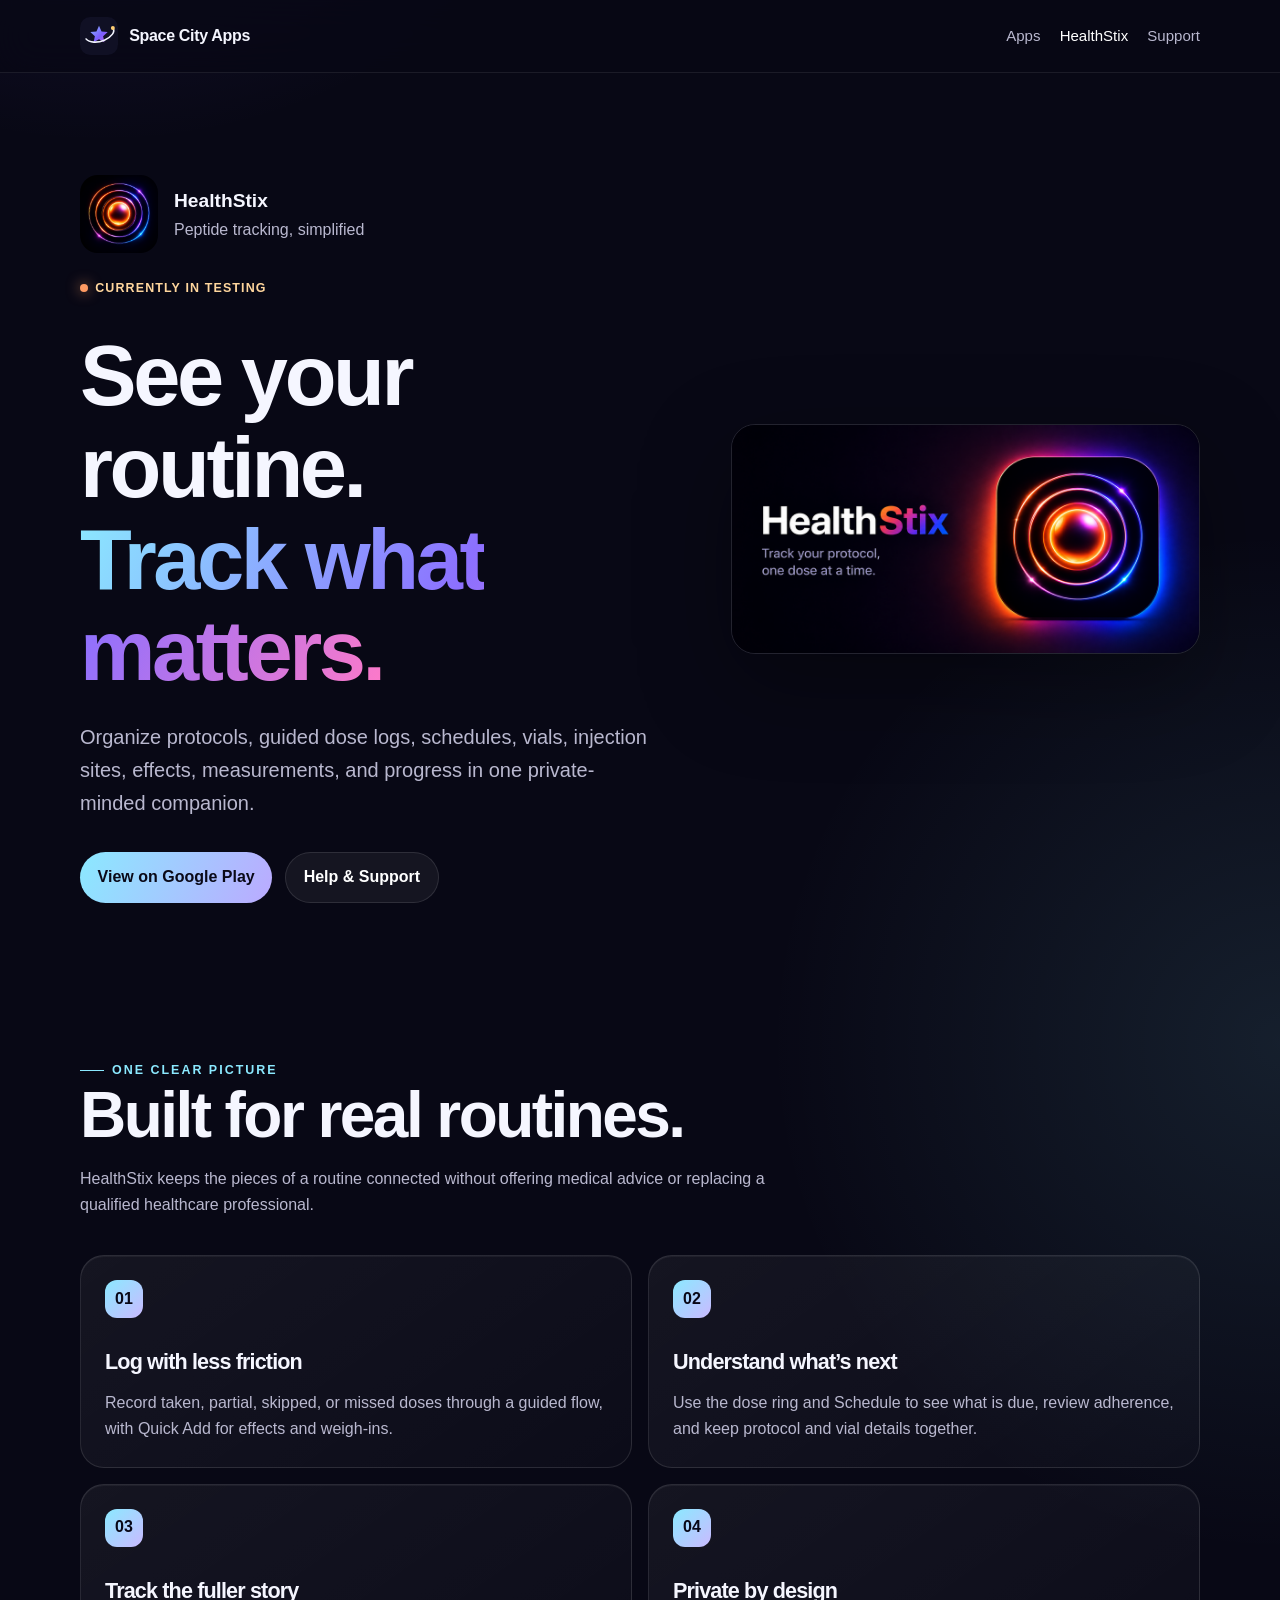
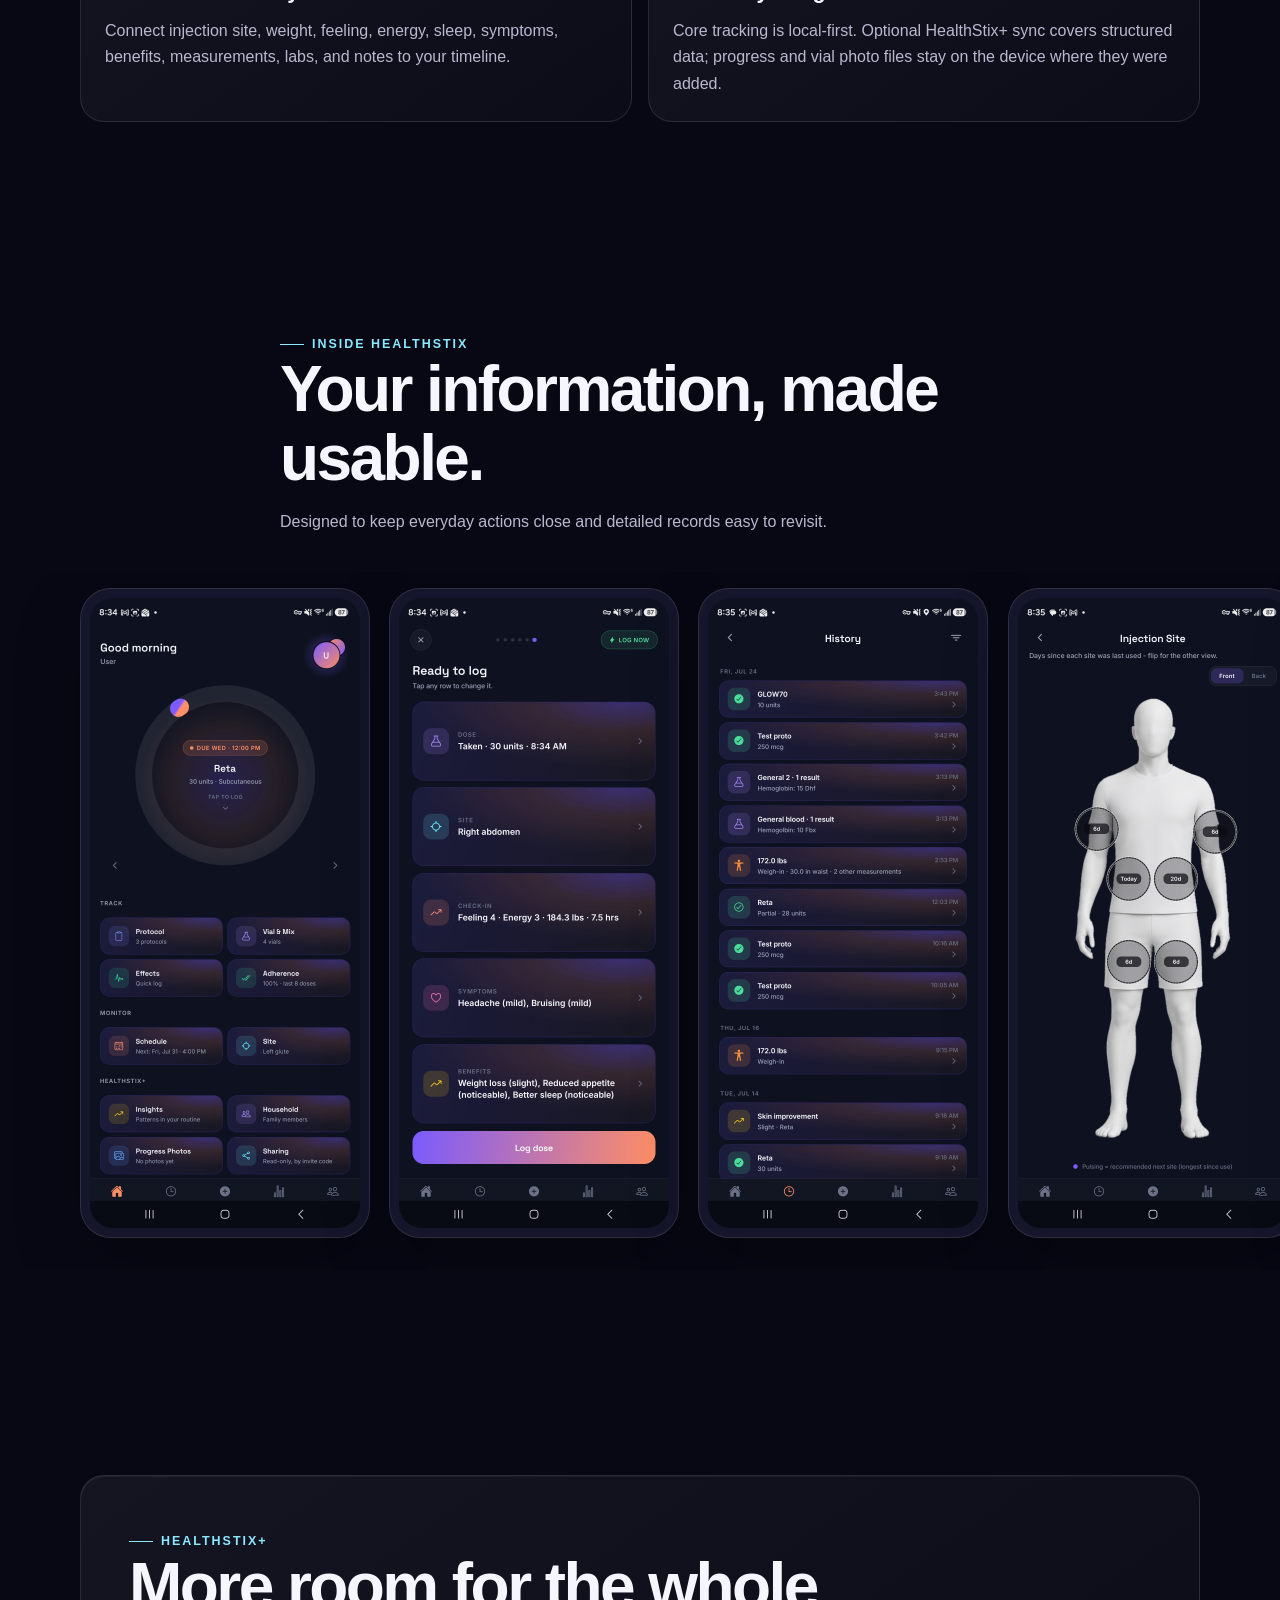
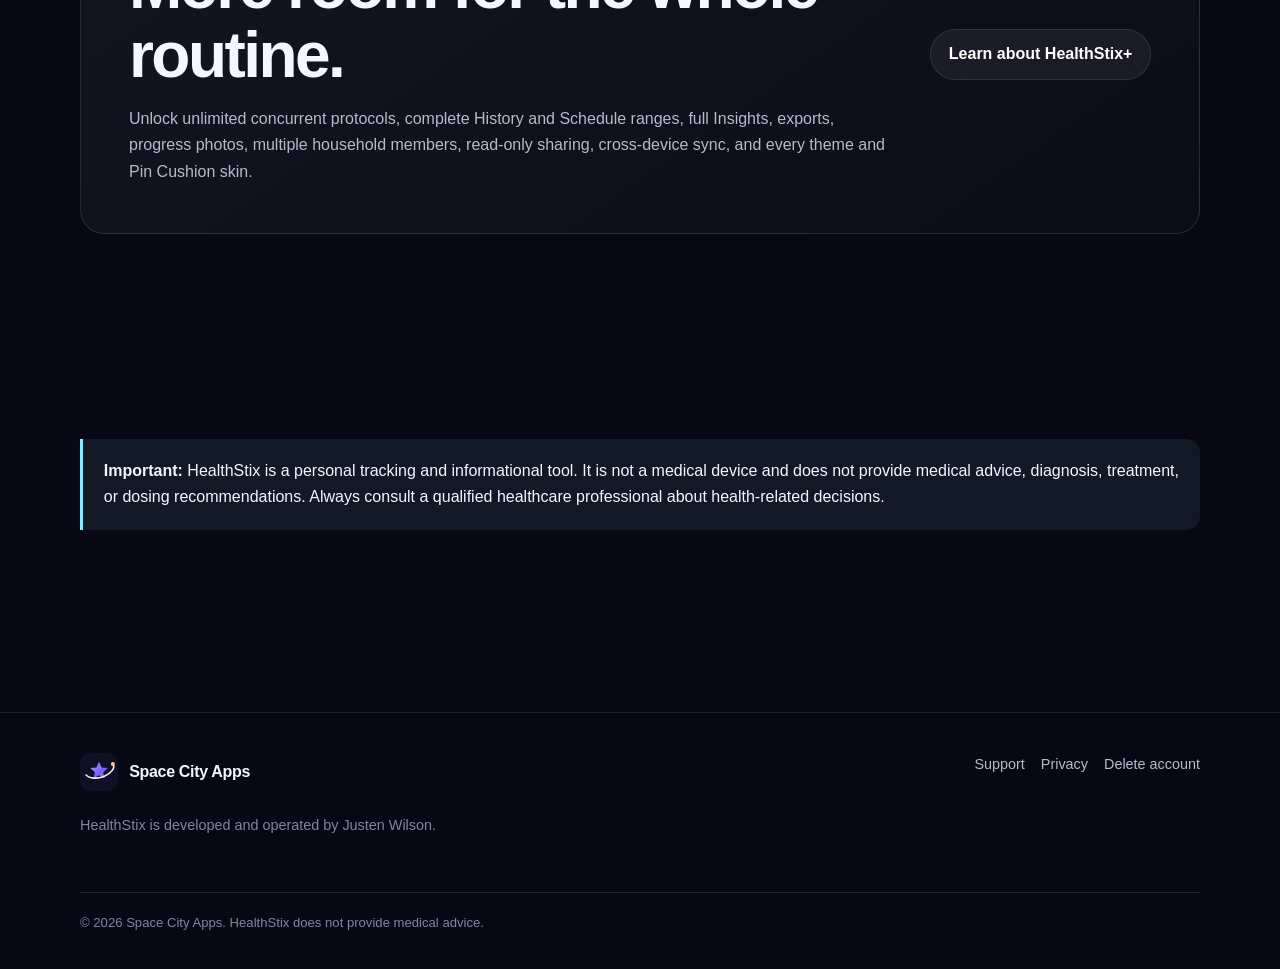
==== public/healthstix/index.html @ 3821e0ef "Configure Cloudflare static asset deployment" ====
<!DOCTYPE html>
<html lang="en">
<head>
  <meta charset="utf-8"><meta name="viewport" content="width=device-width, initial-scale=1">
  <meta name="description" content="HealthStix is a private, local-first companion for tracking peptide protocols, doses, schedules, effects, measurements, and progress.">
  <meta name="theme-color" content="#080815"><title>HealthStix — Peptide tracking, simplified</title>
  <link rel="icon" href="/assets/healthstix-icon.png"><link rel="stylesheet" href="/assets/styles.css">
</head>
<body>
  <a class="skip-link" href="#main">Skip to content</a>
  <header class="site-header"><nav class="nav" aria-label="Main navigation"><a class="brand" href="/"><img src="/assets/brand-mark.svg" alt=""><span>Space City Apps</span></a><div class="nav-links"><a href="/#apps">Apps</a><a href="/healthstix/" aria-current="page">HealthStix</a><a class="nav-support" href="/healthstix/support/">Support</a></div></nav></header>
  <main id="main">
    <section class="page-hero"><div class="wrap product-hero"><div><div class="product-lockup"><img src="/assets/healthstix-icon.png" alt="HealthStix app icon"><div><strong>HealthStix</strong><span>Peptide tracking, simplified</span></div></div><span class="status">Currently in testing</span><h1>See your routine.<br><span class="gradient-text">Track what matters.</span></h1><p class="lede">Organize protocols, guided dose logs, schedules, vials, injection sites, effects, measurements, and progress in one private-minded companion.</p><div class="actions"><a class="button primary" href="https://play.google.com/store/apps/details?id=com.adjustenfocus.healthstix">View on Google Play</a><a class="button" href="/healthstix/support/">Help &amp; Support</a></div></div><div class="feature-art"><img src="/assets/healthstix-feature.png" alt="HealthStix feature graphic with the app logo and peptide tracking tagline"></div></div></section>

    <section class="section"><div class="wrap"><div class="section-head"><span class="eyebrow">One clear picture</span><h2>Built for real routines.</h2><p>HealthStix keeps the pieces of a routine connected without offering medical advice or replacing a qualified healthcare professional.</p></div><div class="feature-grid">
      <article class="card feature"><span aria-hidden="true">01</span><h3>Log with less friction</h3><p>Record taken, partial, skipped, or missed doses through a guided flow, with Quick Add for effects and weigh-ins.</p></article>
      <article class="card feature"><span aria-hidden="true">02</span><h3>Understand what’s next</h3><p>Use the dose ring and Schedule to see what is due, review adherence, and keep protocol and vial details together.</p></article>
      <article class="card feature"><span aria-hidden="true">03</span><h3>Track the fuller story</h3><p>Connect injection site, weight, feeling, energy, sleep, symptoms, benefits, measurements, labs, and notes to your timeline.</p></article>
      <article class="card feature"><span aria-hidden="true">04</span><h3>Private by design</h3><p>Core tracking is local-first. Optional HealthStix+ sync covers structured data; progress and vial photo files stay on the device where they were added.</p></article>
    </div></div></section>

    <section class="section" aria-labelledby="screens-title"><div class="wrap section-head"><span class="eyebrow">Inside HealthStix</span><h2 id="screens-title">Your information, made usable.</h2><p>Designed to keep everyday actions close and detailed records easy to revisit.</p></div><section class="screens" aria-label="HealthStix screenshots"><figure class="phone-shot"><img src="/assets/screen-home.jpg" alt="HealthStix dashboard with the dose ring and tracking destinations"></figure><figure class="phone-shot"><img src="/assets/screen-log.jpg" alt="HealthStix guided dose logging review with dose, injection site, check-in, symptoms, and benefits"></figure><figure class="phone-shot"><img src="/assets/screen-history.jpg" alt="HealthStix chronological history with doses, labs, measurements, and effects"></figure><figure class="phone-shot"><img src="/assets/screen-sites.jpg" alt="HealthStix injection-site rotation view showing days since each site was used"></figure><figure class="phone-shot"><img src="/assets/screen-subscribe.jpg" alt="HealthStix Plus subscription screen listing premium features and plan options"></figure></section></section>

    <section class="section"><div class="wrap card contact-card"><div><span class="eyebrow">HealthStix+</span><h2>More room for the whole routine.</h2><p>Unlock unlimited concurrent protocols, complete History and Schedule ranges, full Insights, exports, progress photos, multiple household members, read-only sharing, cross-device sync, and every theme and Pin Cushion skin.</p></div><a class="button" href="/healthstix/support/#healthstix-plus">Learn about HealthStix+</a></div></section>

    <section class="section"><div class="wrap"><div class="notice"><strong>Important:</strong> HealthStix is a personal tracking and informational tool. It is not a medical device and does not provide medical advice, diagnosis, treatment, or dosing recommendations. Always consult a qualified healthcare professional about health-related decisions.</div></div></section>
  </main>
  <footer class="site-footer"><div class="wrap footer-grid"><div><a class="brand" href="/"><img src="/assets/brand-mark.svg" alt=""><span>Space City Apps</span></a><p class="footer-copy">HealthStix is developed and operated by Justen Wilson.</p></div><div class="footer-links"><a href="/healthstix/support/">Support</a><a href="/healthstix/privacy/">Privacy</a><a href="/healthstix/delete-account/">Delete account</a></div></div><div class="wrap legal-line">© <span data-year>2026</span> Space City Apps. HealthStix does not provide medical advice.</div></footer>
  <script src="/assets/site.js" defer></script>
</body>
</html>
---- assets/styles.css ----
:root {
  color-scheme: dark;
  --ink: #f5f6ff;
  --muted: #b9b8cf;
  --faint: #85839f;
  --page: #080815;
  --surface: #111126;
  --surface-2: #171731;
  --line: rgba(255,255,255,.11);
  --cyan: #8be9ff;
  --violet: #8c70ff;
  --pink: #ff7ac8;
  --orange: #ff9b63;
  --max: 1120px;
  --radius: 24px;
  font-family: Inter, ui-sans-serif, -apple-system, BlinkMacSystemFont, "Segoe UI", sans-serif;
}

* { box-sizing: border-box; }
html { scroll-behavior: smooth; }
body {
  margin: 0;
  color: var(--ink);
  background:
    radial-gradient(circle at 8% -10%, rgba(124,92,255,.22), transparent 35rem),
    radial-gradient(circle at 100% 25%, rgba(139,233,255,.10), transparent 32rem),
    var(--page);
  font-size: 16px;
  line-height: 1.65;
  min-height: 100vh;
}

a { color: var(--cyan); text-underline-offset: .2em; }
a:hover { color: white; }
img { display: block; max-width: 100%; }
button, a { -webkit-tap-highlight-color: transparent; }
:focus-visible { outline: 3px solid var(--cyan); outline-offset: 4px; border-radius: 8px; }

.skip-link {
  position: fixed;
  z-index: 100;
  left: 1rem;
  top: -5rem;
  padding: .7rem 1rem;
  color: #080815;
  background: white;
  border-radius: 10px;
}
.skip-link:focus { top: 1rem; }

.site-header {
  position: sticky;
  z-index: 20;
  top: 0;
  border-bottom: 1px solid rgba(255,255,255,.08);
  background: rgba(8,8,21,.82);
  backdrop-filter: blur(18px);
}
.nav {
  width: min(calc(100% - 2rem), var(--max));
  min-height: 72px;
  margin-inline: auto;
  display: flex;
  align-items: center;
  justify-content: space-between;
  gap: 1rem;
}
.brand {
  display: inline-flex;
  align-items: center;
  gap: .7rem;
  color: var(--ink);
  font-weight: 750;
  letter-spacing: -.02em;
  text-decoration: none;
}
.brand img { width: 38px; height: 38px; }
.nav-links { display: flex; align-items: center; gap: 1.2rem; }
.nav-links a { color: var(--muted); font-size: .94rem; text-decoration: none; }
.nav-links a:hover, .nav-links a[aria-current="page"] { color: white; }

.wrap { width: min(calc(100% - 2rem), var(--max)); margin-inline: auto; }
.hero { padding: clamp(5rem, 10vw, 9rem) 0 5rem; }
.hero-grid { display: grid; grid-template-columns: 1.2fr .8fr; align-items: center; gap: clamp(2rem, 7vw, 6rem); }
.eyebrow {
  display: inline-flex;
  align-items: center;
  gap: .5rem;
  color: var(--cyan);
  font-size: .78rem;
  font-weight: 800;
  letter-spacing: .16em;
  text-transform: uppercase;
}
.eyebrow::before { content: ""; width: 24px; height: 1px; background: currentColor; }
h1, h2, h3 { line-height: 1.08; letter-spacing: -.04em; margin: 0; }
h1 { max-width: 900px; margin-top: 1rem; font-size: clamp(3.2rem, 9vw, 7rem); }
h2 { font-size: clamp(2.2rem, 5vw, 4rem); }
h3 { font-size: 1.35rem; }
.gradient-text { background: linear-gradient(115deg, var(--cyan), var(--violet) 55%, var(--pink)); background-clip: text; color: transparent; }
.lede { max-width: 690px; margin: 1.5rem 0 0; color: var(--muted); font-size: clamp(1.05rem, 2vw, 1.25rem); }
.actions { display: flex; flex-wrap: wrap; gap: .8rem; margin-top: 2rem; }
.button {
  min-height: 48px;
  display: inline-flex;
  align-items: center;
  justify-content: center;
  gap: .5rem;
  padding: .7rem 1.1rem;
  border: 1px solid var(--line);
  border-radius: 999px;
  color: white;
  background: rgba(255,255,255,.055);
  font-weight: 700;
  text-decoration: none;
}
.button.primary { color: #0a0918; border: 0; background: linear-gradient(115deg, var(--cyan), #bbaaff); }
.button:hover { color: white; border-color: rgba(255,255,255,.3); transform: translateY(-1px); }
.button.primary:hover { color: #0a0918; filter: brightness(1.06); }

.orbit-card {
  position: relative;
  min-height: 390px;
  display: grid;
  place-items: center;
}
.orbit-card::before, .orbit-card::after {
  content: "";
  position: absolute;
  border: 1px solid rgba(139,233,255,.22);
  border-radius: 50%;
  transform: rotate(-20deg);
}
.orbit-card::before { width: 360px; height: 170px; }
.orbit-card::after { width: 290px; height: 290px; border-color: rgba(255,122,200,.14); }
.hero-mark { position: relative; z-index: 2; width: 170px; filter: drop-shadow(0 24px 70px rgba(124,92,255,.4)); }
.orb { position: absolute; z-index: 3; width: 13px; height: 13px; border-radius: 50%; background: var(--orange); box-shadow: 0 0 24px var(--orange); }
.orb.one { top: 25%; right: 5%; }
.orb.two { bottom: 17%; left: 5%; width: 8px; height: 8px; background: var(--cyan); box-shadow: 0 0 18px var(--cyan); }

.section { padding: clamp(4rem, 8vw, 7rem) 0; }
.section-head { max-width: 720px; margin-bottom: 2.3rem; }
.section-head p { color: var(--muted); margin: 1rem 0 0; }
.grid-3 { display: grid; grid-template-columns: repeat(3, 1fr); gap: 1rem; }
.card {
  border: 1px solid var(--line);
  border-radius: var(--radius);
  background: linear-gradient(145deg, rgba(255,255,255,.055), rgba(255,255,255,.018));
  box-shadow: inset 0 1px rgba(255,255,255,.05);
}
.value-card { min-height: 240px; padding: 1.6rem; }
.value-card .number { color: var(--faint); font-size: .78rem; font-weight: 800; letter-spacing: .14em; }
.value-card h3 { margin-top: 3.3rem; }
.value-card p { color: var(--muted); margin-bottom: 0; }

.app-card { overflow: hidden; display: grid; grid-template-columns: .85fr 1.15fr; }
.app-visual { min-height: 500px; padding: clamp(1.5rem, 4vw, 3.5rem); display: grid; place-items: center; background: radial-gradient(circle, rgba(255,140,66,.22), transparent 63%), #0d0c20; }
.app-icon { width: min(280px, 70%); border-radius: 28%; box-shadow: 0 35px 90px rgba(0,0,0,.45); }
.app-copy { padding: clamp(2rem, 6vw, 5rem); align-self: center; }
.app-copy p { color: var(--muted); }
.status {
  display: inline-flex;
  gap: .45rem;
  align-items: center;
  margin-bottom: 1rem;
  color: #ffd69d;
  font-size: .78rem;
  font-weight: 750;
  letter-spacing: .09em;
  text-transform: uppercase;
}
.status::before { content: ""; width: 8px; height: 8px; border-radius: 50%; background: var(--orange); box-shadow: 0 0 14px rgba(255,155,99,.8); }

.page-hero { padding: clamp(4rem, 8vw, 7rem) 0 3rem; }
.page-hero h1 { font-size: clamp(2.7rem, 7vw, 5.3rem); }
.breadcrumbs { display: flex; flex-wrap: wrap; gap: .45rem; color: var(--faint); font-size: .9rem; }
.breadcrumbs a { color: var(--muted); }

.product-hero { display: grid; grid-template-columns: 1.1fr .9fr; gap: clamp(2rem, 6vw, 5rem); align-items: center; }
.product-lockup { display: flex; align-items: center; gap: 1rem; margin-bottom: 1.3rem; }
.product-lockup img { width: 78px; border-radius: 23%; }
.product-lockup strong { display: block; font-size: 1.2rem; }
.product-lockup span { color: var(--muted); }
.feature-art { border-radius: var(--radius); border: 1px solid var(--line); overflow: hidden; box-shadow: 0 30px 90px rgba(0,0,0,.35); }

.feature-grid { display: grid; grid-template-columns: repeat(2, 1fr); gap: 1rem; }
.feature { padding: 1.5rem; }
.feature span { display: inline-grid; place-items: center; width: 38px; height: 38px; margin-bottom: 2rem; border-radius: 12px; color: #090817; background: linear-gradient(135deg, var(--cyan), #cabaff); font-weight: 900; }
.feature p { margin-bottom: 0; color: var(--muted); }

.screens { display: flex; gap: 1.2rem; overflow-x: auto; padding: 1rem max(1rem, calc((100vw - var(--max)) / 2)) 2rem; scroll-snap-type: x mandatory; scrollbar-color: var(--violet) transparent; }
.phone-shot { flex: 0 0 min(290px, 76vw); margin: 0; padding: 9px; border: 1px solid var(--line); border-radius: 31px; background: #15152b; box-shadow: 0 25px 65px rgba(0,0,0,.28); scroll-snap-align: center; }
.phone-shot img { width: 100%; border-radius: 23px; }

.content-layout { display: grid; grid-template-columns: 240px minmax(0, 760px); gap: clamp(2rem, 7vw, 6rem); align-items: start; }
.side-nav { position: sticky; top: 100px; padding: 1rem; }
.side-nav a { display: block; padding: .45rem .7rem; color: var(--muted); font-size: .9rem; text-decoration: none; border-radius: 8px; }
.side-nav a:hover { color: white; background: rgba(255,255,255,.05); }
.prose { min-width: 0; overflow-wrap: anywhere; }
.prose h2 { margin: 3.8rem 0 1rem; font-size: clamp(1.7rem, 4vw, 2.4rem); }
.prose h2:first-child { margin-top: 0; }
.prose h3 { margin-top: 2rem; letter-spacing: -.02em; }
.prose p, .prose li { color: #ceccdd; }
.prose strong { color: white; }
.prose table { width: 100%; display: block; overflow-x: auto; border-collapse: collapse; margin: 1.5rem 0; font-size: .94rem; }
.prose th, .prose td { padding: .85rem; border: 1px solid var(--line); text-align: left; vertical-align: top; }
.prose th { color: white; background: rgba(255,255,255,.05); }
.notice { padding: 1.2rem 1.3rem; border-left: 3px solid var(--cyan); border-radius: 0 14px 14px 0; background: rgba(139,233,255,.07); }

.faq-list { display: grid; gap: .7rem; }
details { border: 1px solid var(--line); border-radius: 16px; background: rgba(255,255,255,.035); }
summary { cursor: pointer; padding: 1rem 1.2rem; color: white; font-weight: 700; }
details p { padding: 0 1.2rem 1rem; margin: 0; color: var(--muted); }
.plus-label { color: var(--cyan); font-size: .72rem; letter-spacing: .08em; text-transform: uppercase; }

.contact-card { padding: clamp(1.5rem, 5vw, 3rem); display: grid; grid-template-columns: 1fr auto; align-items: center; gap: 2rem; }
.contact-card p { color: var(--muted); margin-bottom: 0; }

.site-footer { margin-top: 5rem; border-top: 1px solid var(--line); }
.footer-grid { padding: 2.5rem 0; display: grid; grid-template-columns: 1fr auto; gap: 2rem; align-items: start; }
.footer-copy { max-width: 520px; color: var(--faint); font-size: .9rem; }
.footer-links { display: flex; flex-wrap: wrap; justify-content: flex-end; gap: 1rem; }
.footer-links a { color: var(--muted); font-size: .9rem; text-decoration: none; }
.legal-line { padding: 1.2rem 0 2.2rem; border-top: 1px solid var(--line); color: var(--faint); font-size: .82rem; }

@media (max-width: 800px) {
  .hero-grid, .product-hero, .app-card, .content-layout { grid-template-columns: 1fr; }
  .orbit-card { min-height: 260px; }
  .orbit-card::before { width: 300px; height: 140px; }
  .orbit-card::after { width: 225px; height: 225px; }
  .hero-mark { width: 130px; }
  .app-visual { min-height: 360px; }
  .side-nav { display: none; }
}

@media (max-width: 620px) {
  .nav { min-height: 64px; }
  .nav-links a:not(.nav-support) { display: none; }
  .grid-3, .feature-grid { grid-template-columns: 1fr; }
  .contact-card, .footer-grid { grid-template-columns: 1fr; }
  .footer-links { justify-content: flex-start; }
  .hero { padding-top: 4rem; }
  .orbit-card { overflow: hidden; }
}

@media (prefers-reduced-motion: reduce) {
  *, *::before, *::after { scroll-behavior: auto !important; transition: none !important; }
}
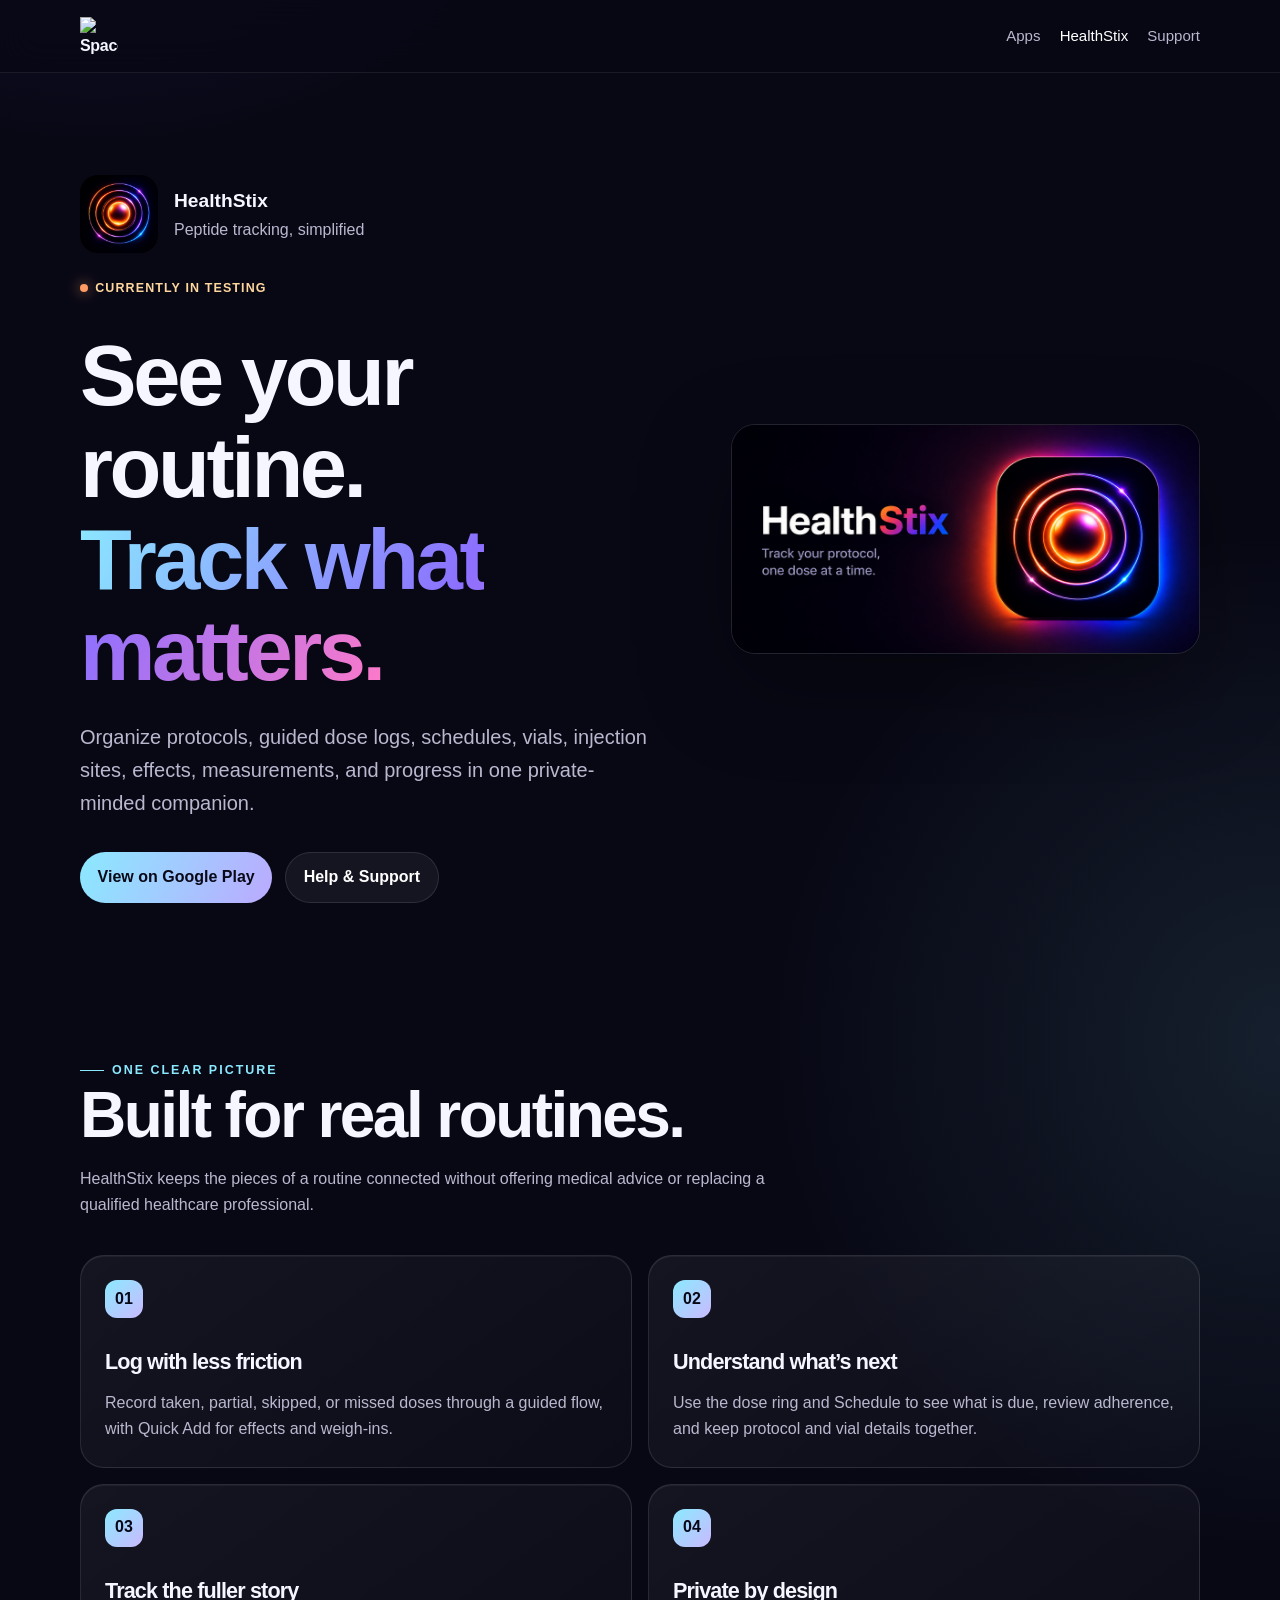
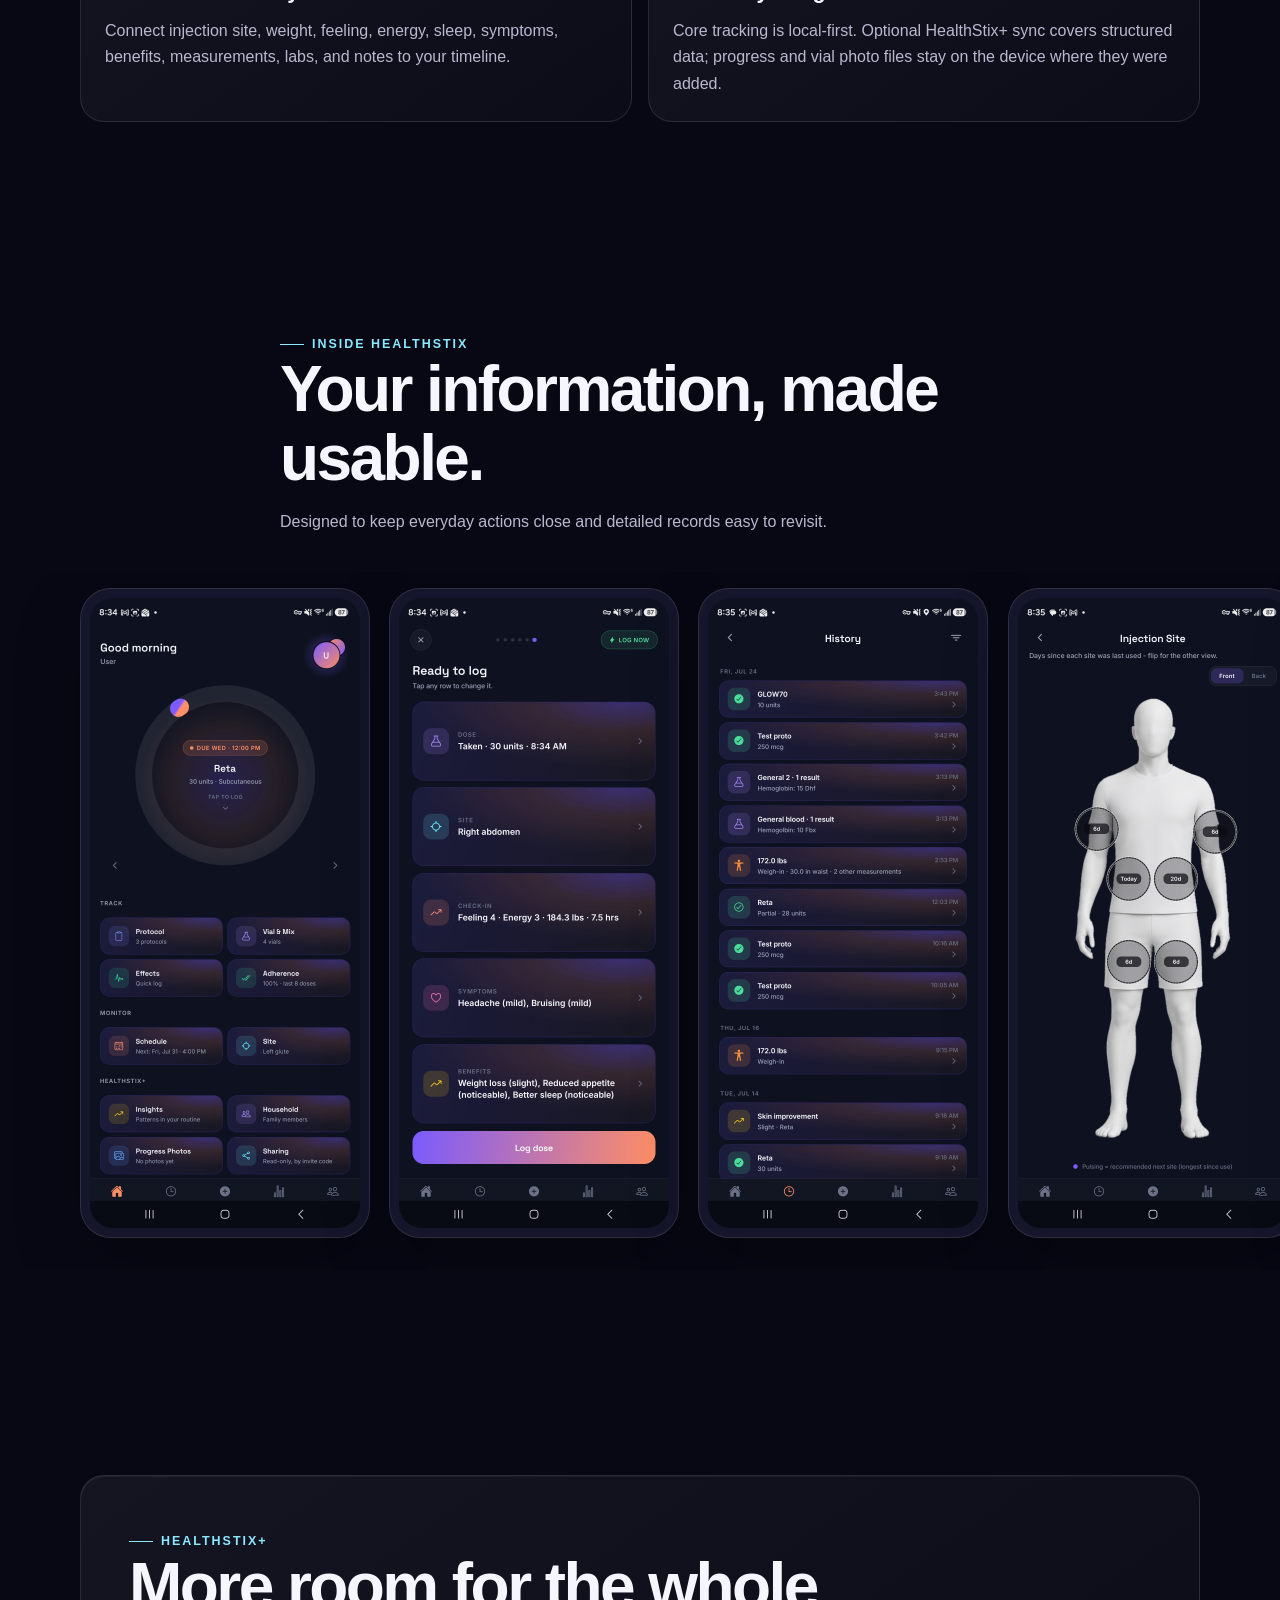
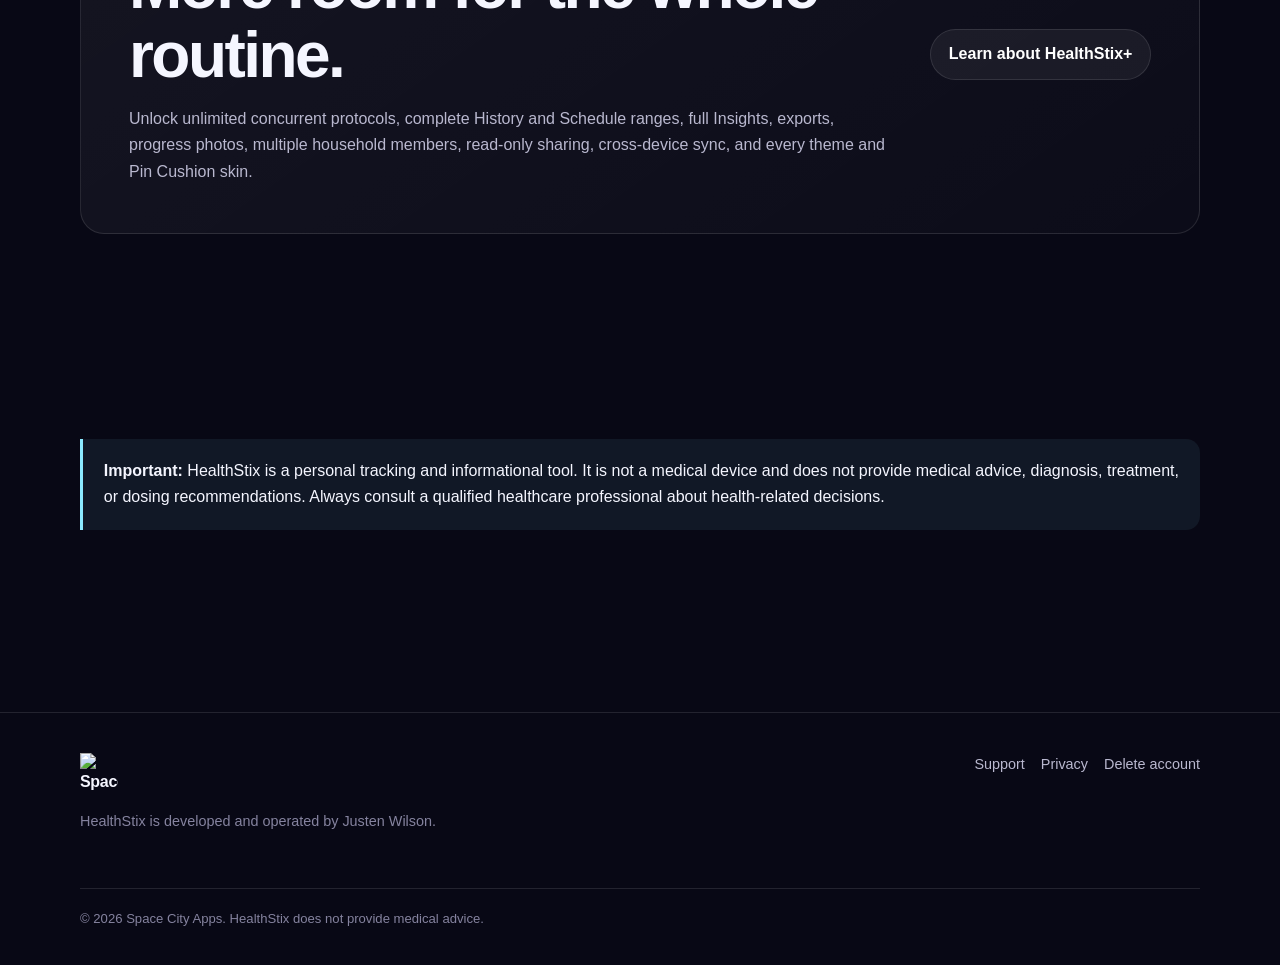
==== commit 71d88be3: "Apply Space City Apps production branding" ====
--- a/public/healthstix/index.html
+++ b/public/healthstix/index.html
@@ -3,12 +3,14 @@
 <head>
   <meta charset="utf-8"><meta name="viewport" content="width=device-width, initial-scale=1">
   <meta name="description" content="HealthStix is a private, local-first companion for tracking peptide protocols, doses, schedules, effects, measurements, and progress.">
-  <meta name="theme-color" content="#080815"><title>HealthStix — Peptide tracking, simplified</title>
-  <link rel="icon" href="/assets/healthstix-icon.png"><link rel="stylesheet" href="/assets/styles.css">
+  <meta name="theme-color" content="#0B0F17">
+  <meta property="og:type" content="website"><meta property="og:title" content="HealthStix by Space City Apps"><meta property="og:description" content="Peptide tracking, simplified."><meta property="og:url" content="https://spacecityapps.com/healthstix/"><meta property="og:image" content="https://spacecityapps.com/assets/healthstix-feature.png"><meta name="twitter:card" content="summary_large_image">
+  <title>HealthStix — Peptide tracking, simplified</title>
+  <link rel="icon" href="/favicon.ico" sizes="any"><link rel="icon" href="/favicon_32.png" type="image/png" sizes="32x32"><link rel="apple-touch-icon" href="/apple_touch_icon.png"><link rel="manifest" href="/site.webmanifest"><link rel="stylesheet" href="/assets/styles.css">
 </head>
 <body>
   <a class="skip-link" href="#main">Skip to content</a>
-  <header class="site-header"><nav class="nav" aria-label="Main navigation"><a class="brand" href="/"><img src="/assets/brand-mark.svg" alt=""><span>Space City Apps</span></a><div class="nav-links"><a href="/#apps">Apps</a><a href="/healthstix/" aria-current="page">HealthStix</a><a class="nav-support" href="/healthstix/support/">Support</a></div></nav></header>
+  <header class="site-header"><nav class="nav" aria-label="Main navigation"><a class="brand" href="/"><img src="/assets/space_city_apps_horizontal_2400.png" alt="Space City Apps"></a><div class="nav-links"><a href="/#apps">Apps</a><a href="/healthstix/" aria-current="page">HealthStix</a><a class="nav-support" href="/healthstix/support/">Support</a></div></nav></header>
   <main id="main">
     <section class="page-hero"><div class="wrap product-hero"><div><div class="product-lockup"><img src="/assets/healthstix-icon.png" alt="HealthStix app icon"><div><strong>HealthStix</strong><span>Peptide tracking, simplified</span></div></div><span class="status">Currently in testing</span><h1>See your routine.<br><span class="gradient-text">Track what matters.</span></h1><p class="lede">Organize protocols, guided dose logs, schedules, vials, injection sites, effects, measurements, and progress in one private-minded companion.</p><div class="actions"><a class="button primary" href="https://play.google.com/store/apps/details?id=com.adjustenfocus.healthstix">View on Google Play</a><a class="button" href="/healthstix/support/">Help &amp; Support</a></div></div><div class="feature-art"><img src="/assets/healthstix-feature.png" alt="HealthStix feature graphic with the app logo and peptide tracking tagline"></div></div></section>
 
@@ -25,7 +27,7 @@
 
     <section class="section"><div class="wrap"><div class="notice"><strong>Important:</strong> HealthStix is a personal tracking and informational tool. It is not a medical device and does not provide medical advice, diagnosis, treatment, or dosing recommendations. Always consult a qualified healthcare professional about health-related decisions.</div></div></section>
   </main>
-  <footer class="site-footer"><div class="wrap footer-grid"><div><a class="brand" href="/"><img src="/assets/brand-mark.svg" alt=""><span>Space City Apps</span></a><p class="footer-copy">HealthStix is developed and operated by Justen Wilson.</p></div><div class="footer-links"><a href="/healthstix/support/">Support</a><a href="/healthstix/privacy/">Privacy</a><a href="/healthstix/delete-account/">Delete account</a></div></div><div class="wrap legal-line">© <span data-year>2026</span> Space City Apps. HealthStix does not provide medical advice.</div></footer>
+  <footer class="site-footer"><div class="wrap footer-grid"><div><a class="brand" href="/"><img src="/assets/space_city_apps_horizontal_2400.png" alt="Space City Apps"></a><p class="footer-copy">HealthStix is developed and operated by Justen Wilson.</p></div><div class="footer-links"><a href="/healthstix/support/">Support</a><a href="/healthstix/privacy/">Privacy</a><a href="/healthstix/delete-account/">Delete account</a></div></div><div class="wrap legal-line">© <span data-year>2026</span> Space City Apps. HealthStix does not provide medical advice.</div></footer>
   <script src="/assets/site.js" defer></script>
 </body>
 </html>
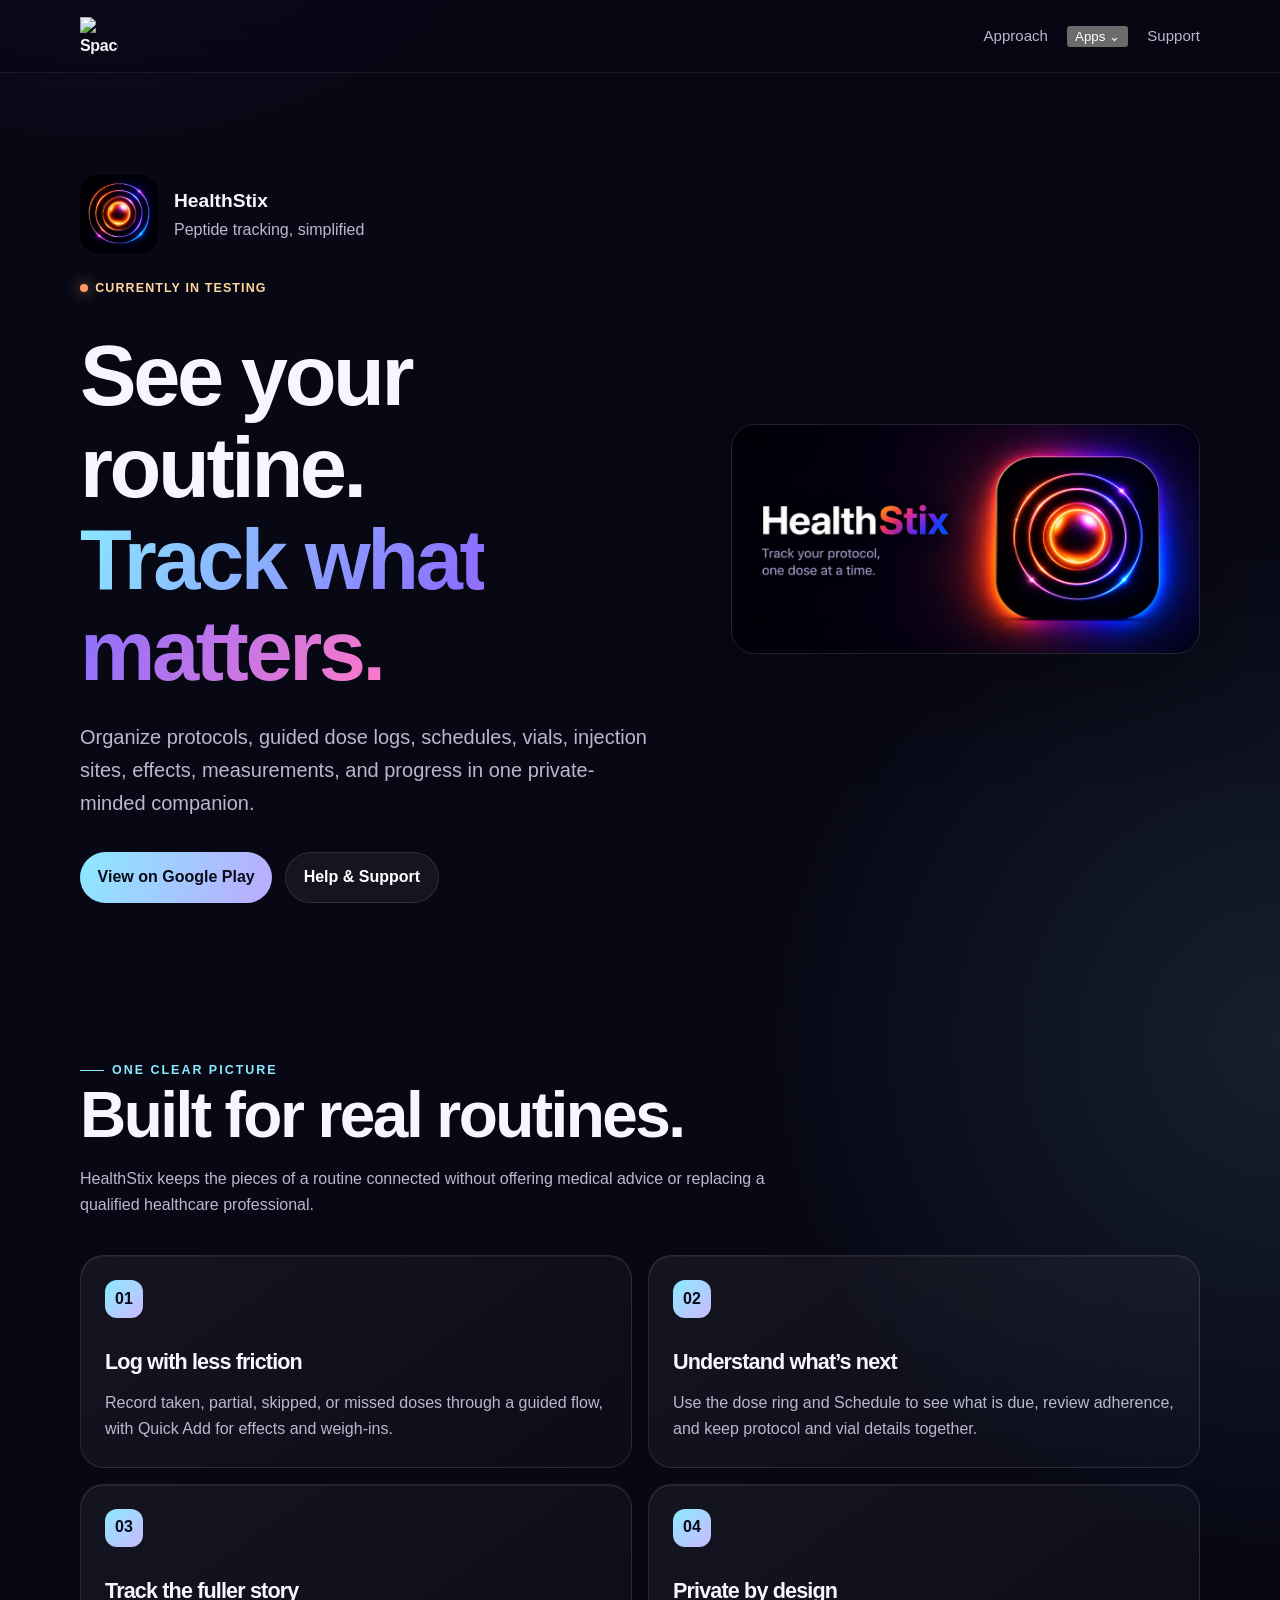
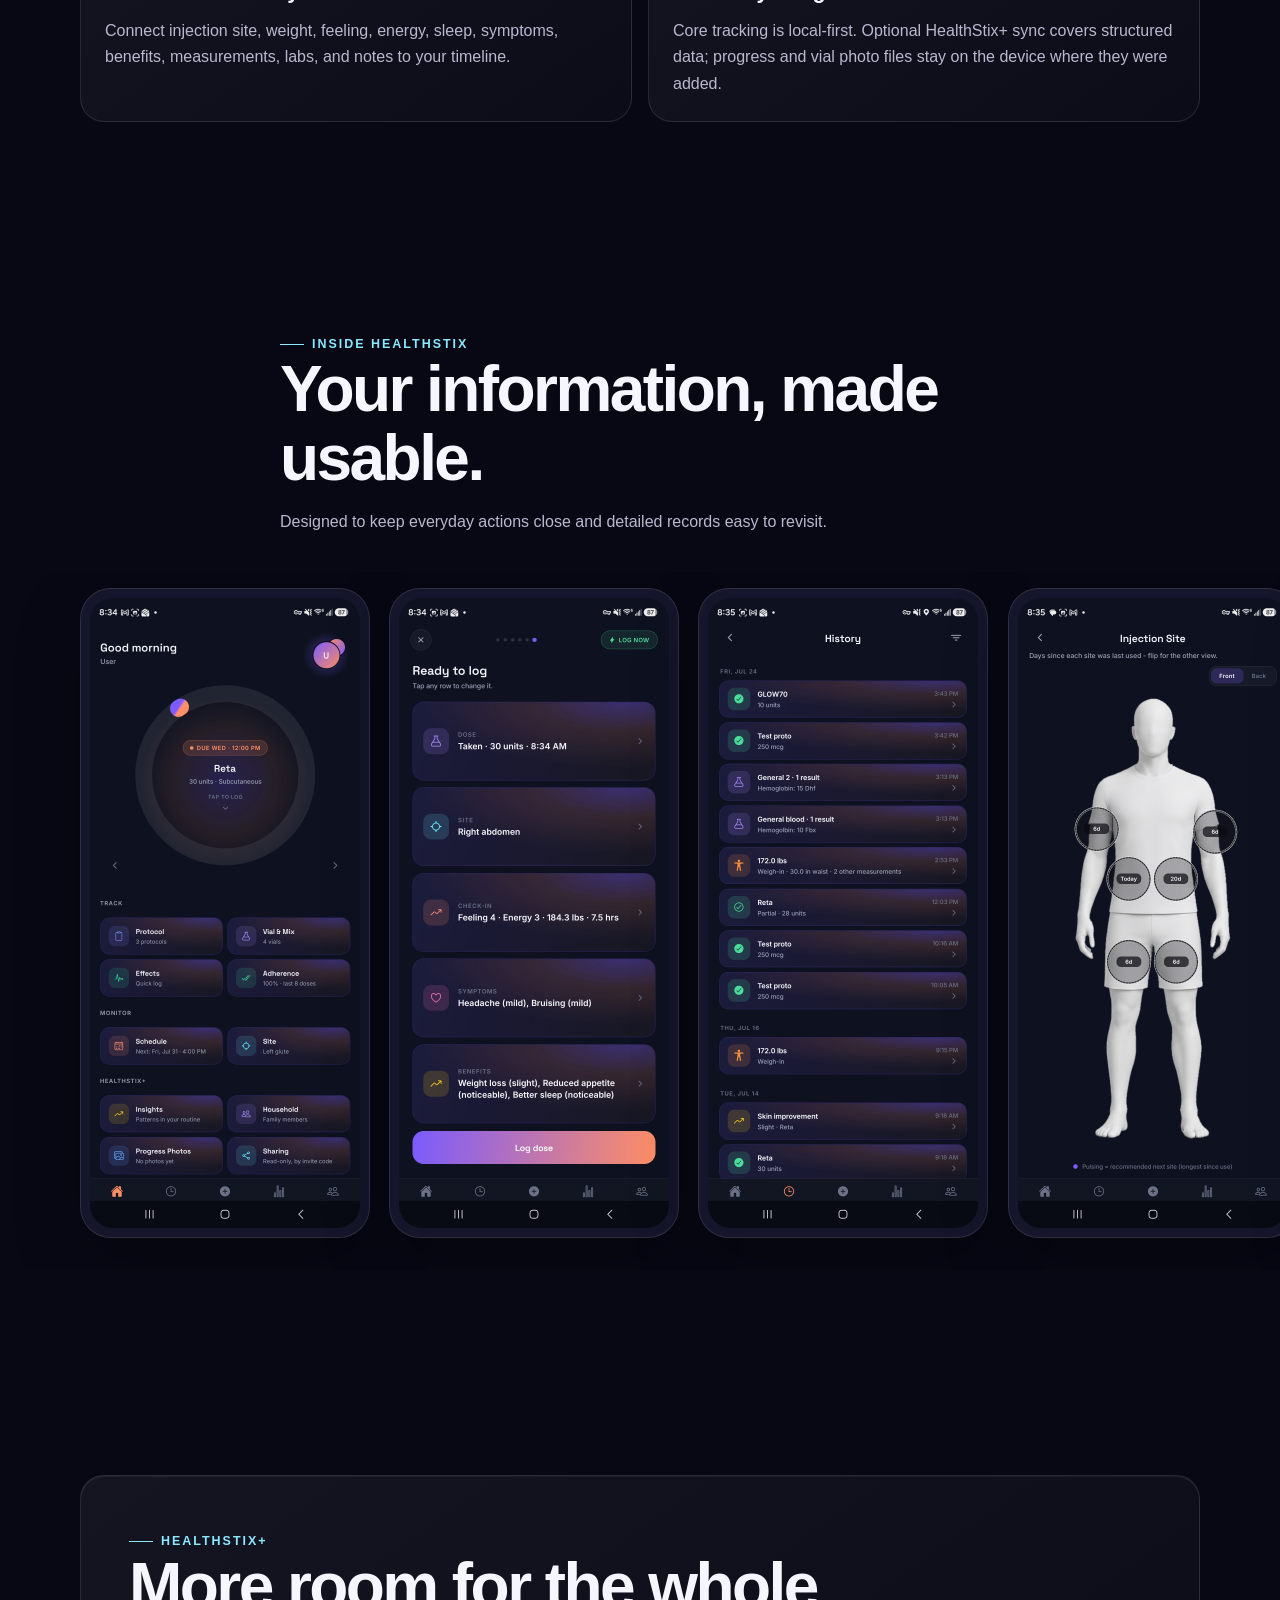
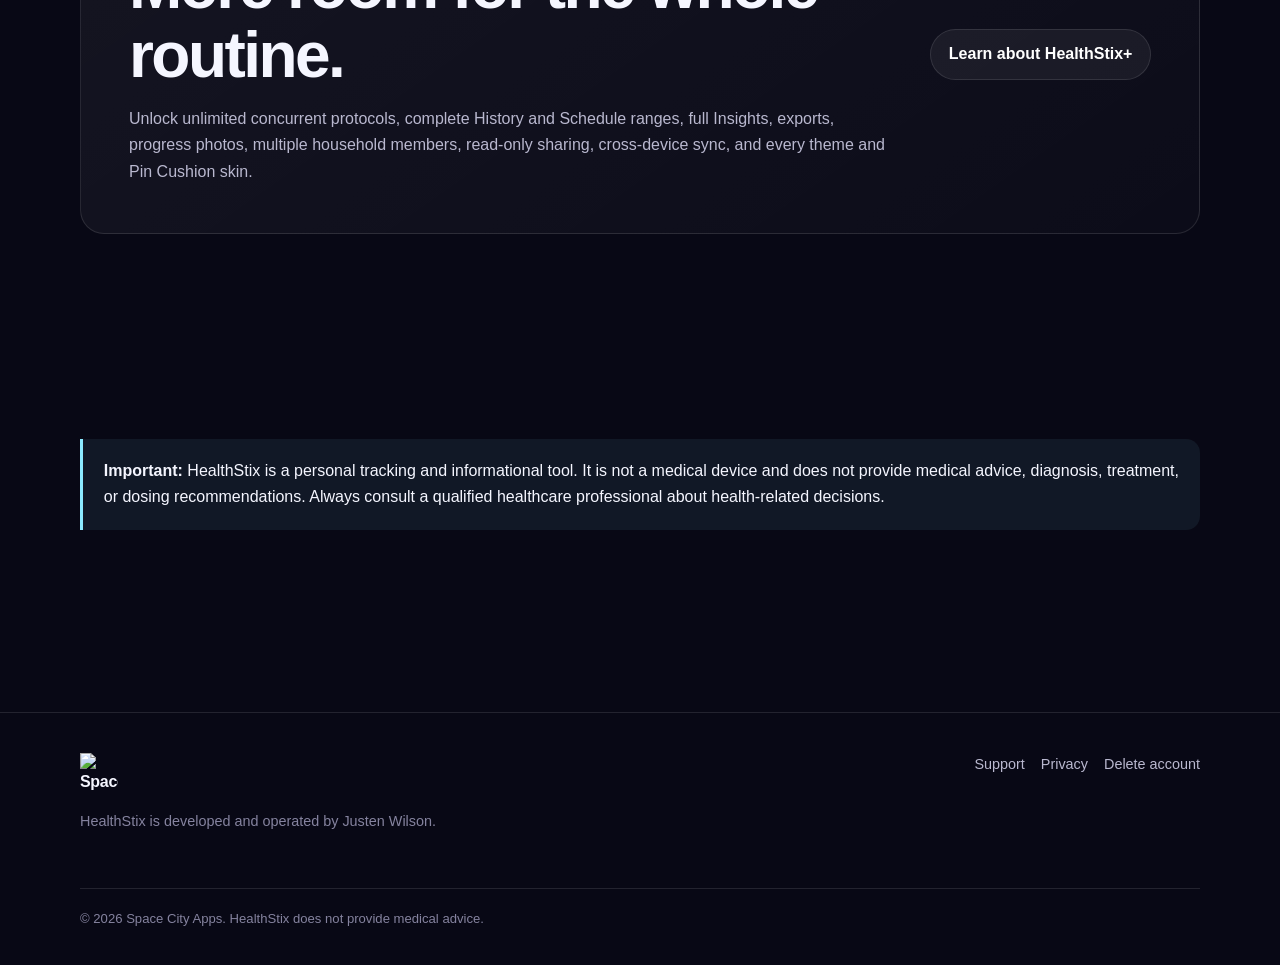
==== commit b070e89c: "Nest HealthStix navigation under Apps" ====
--- a/public/healthstix/index.html
+++ b/public/healthstix/index.html
@@ -10,7 +10,7 @@
 </head>
 <body>
   <a class="skip-link" href="#main">Skip to content</a>
-  <header class="site-header"><nav class="nav" aria-label="Main navigation"><a class="brand" href="/"><img src="/assets/space_city_apps_horizontal_2400.png" alt="Space City Apps"></a><div class="nav-links"><a href="/#apps">Apps</a><a href="/healthstix/" aria-current="page">HealthStix</a><a class="nav-support" href="/healthstix/support/">Support</a></div></nav></header>
+  <header class="site-header"><nav class="nav" aria-label="Main navigation"><a class="brand" href="/"><img src="/assets/space_city_apps_horizontal_2400.png" alt="Space City Apps"></a><div class="nav-links"><a class="nav-secondary" href="/#approach">Approach</a><div class="nav-menu"><button class="nav-menu-trigger" type="button" aria-expanded="false" aria-controls="apps-menu">Apps <span aria-hidden="true">⌄</span></button><div class="nav-dropdown" id="apps-menu" hidden><a class="nav-app" href="/healthstix/" aria-current="page"><img src="/assets/healthstix-icon.png" alt=""><span><strong>HealthStix</strong><small>Peptide tracking, simplified</small></span></a><div class="nav-app-links"><a href="/healthstix/support/">Help &amp; support</a><a href="/healthstix/privacy/">Privacy</a></div></div></div><a class="nav-support" href="/support/">Support</a></div></nav></header>
   <main id="main">
     <section class="page-hero"><div class="wrap product-hero"><div><div class="product-lockup"><img src="/assets/healthstix-icon.png" alt="HealthStix app icon"><div><strong>HealthStix</strong><span>Peptide tracking, simplified</span></div></div><span class="status">Currently in testing</span><h1>See your routine.<br><span class="gradient-text">Track what matters.</span></h1><p class="lede">Organize protocols, guided dose logs, schedules, vials, injection sites, effects, measurements, and progress in one private-minded companion.</p><div class="actions"><a class="button primary" href="https://play.google.com/store/apps/details?id=com.adjustenfocus.healthstix">View on Google Play</a><a class="button" href="/healthstix/support/">Help &amp; Support</a></div></div><div class="feature-art"><img src="/assets/healthstix-feature.png" alt="HealthStix feature graphic with the app logo and peptide tracking tagline"></div></div></section>
 
